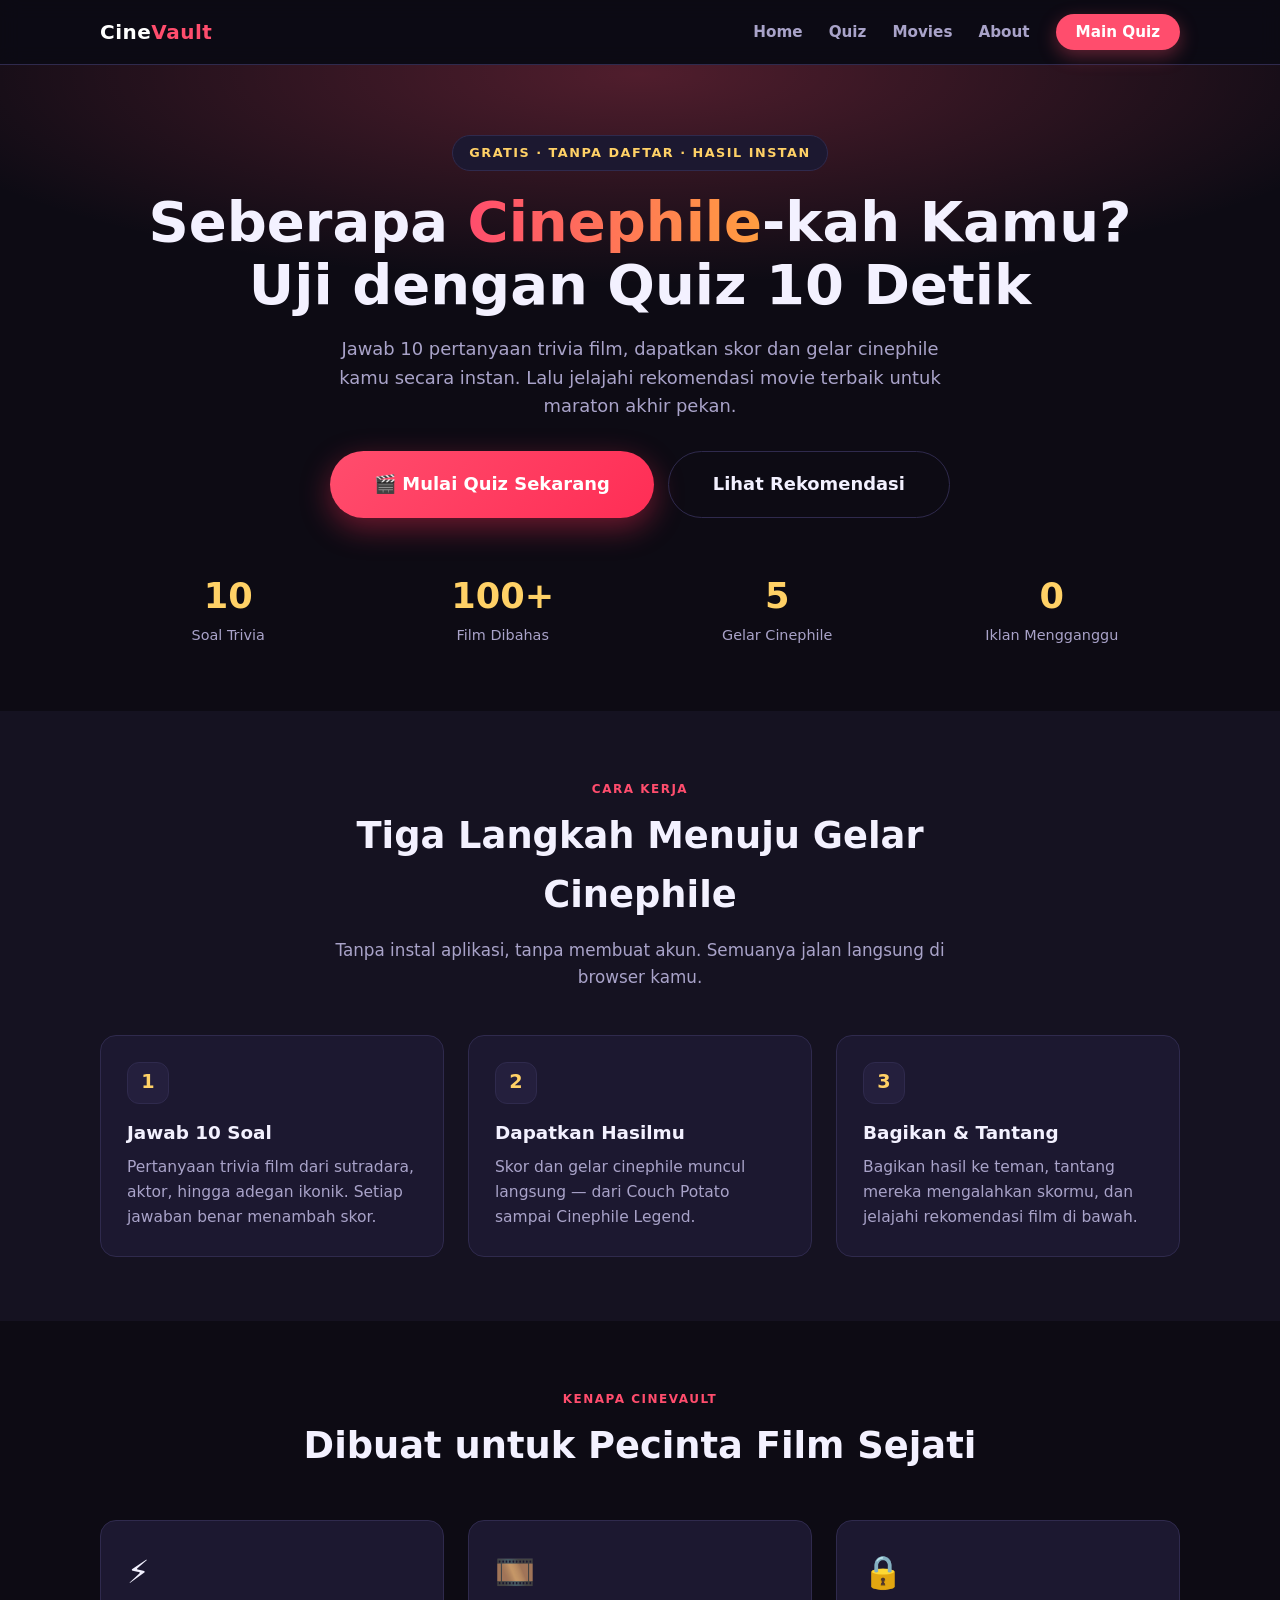
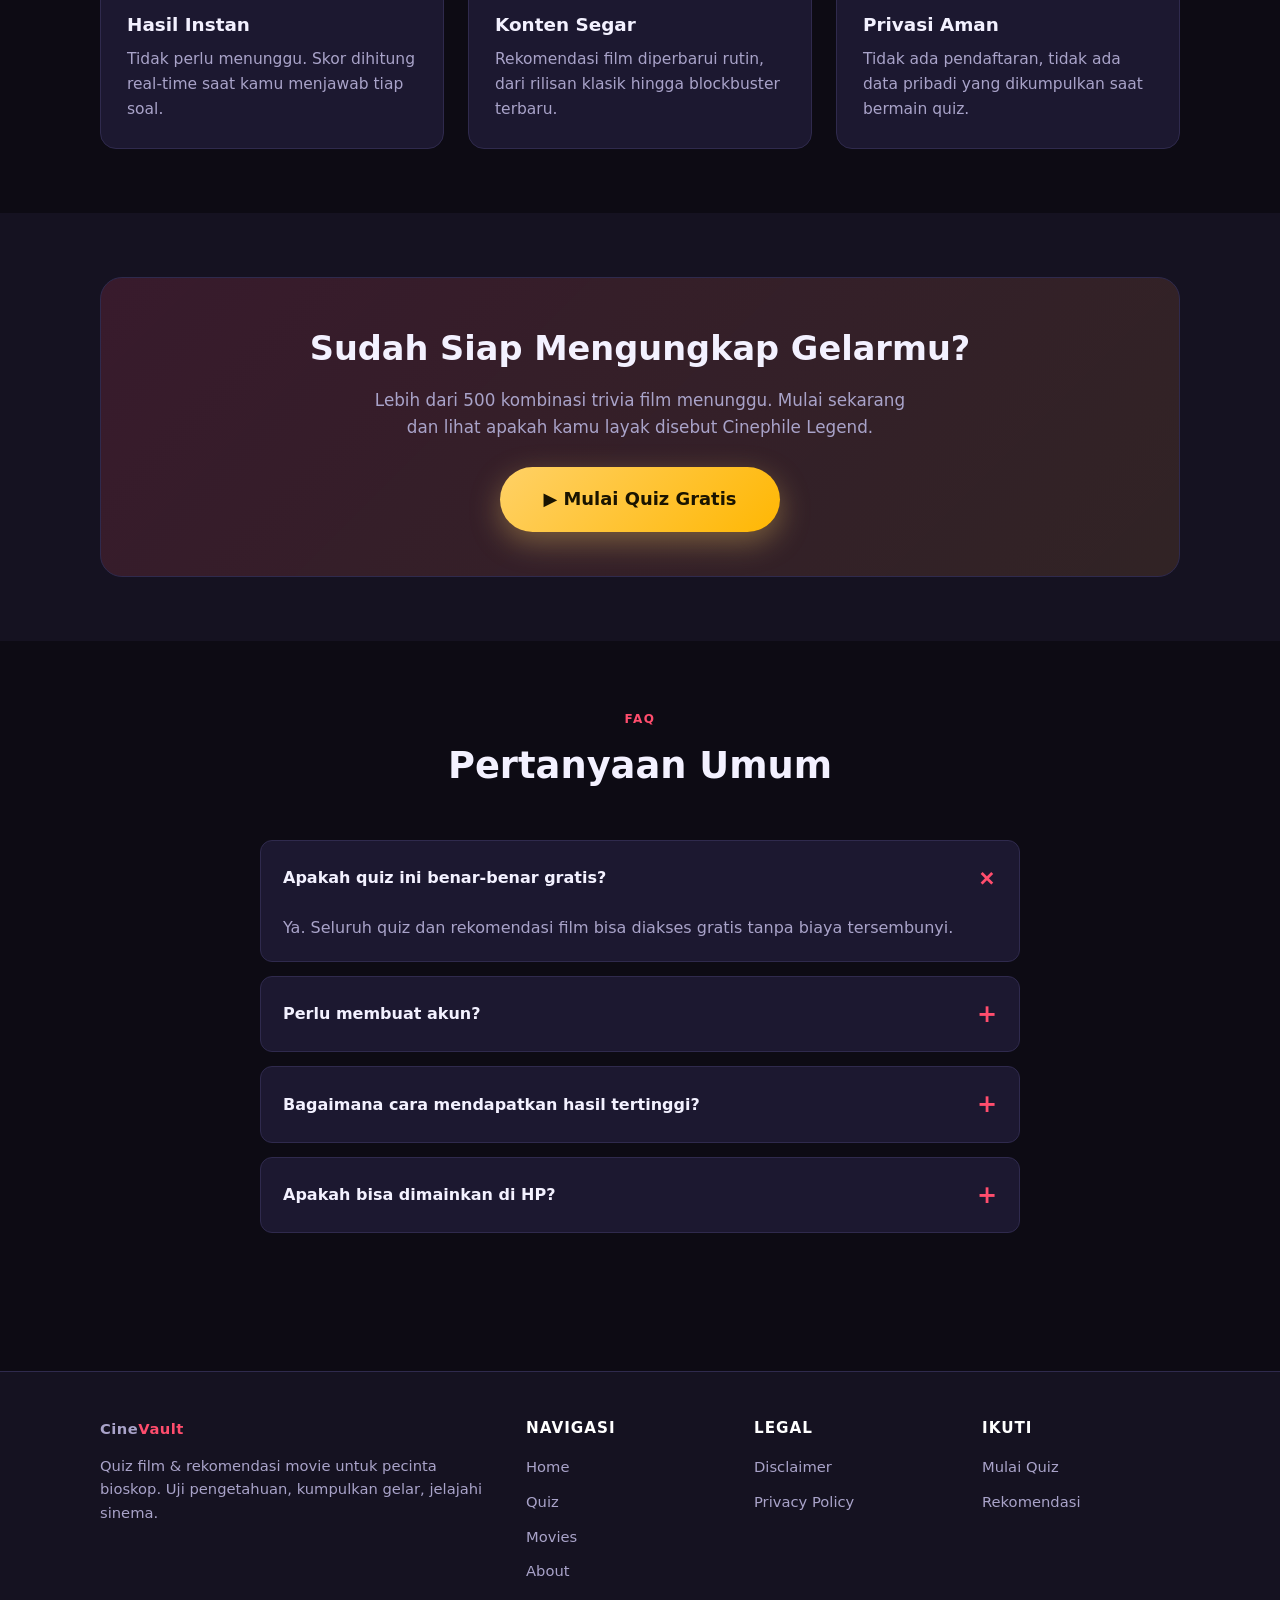
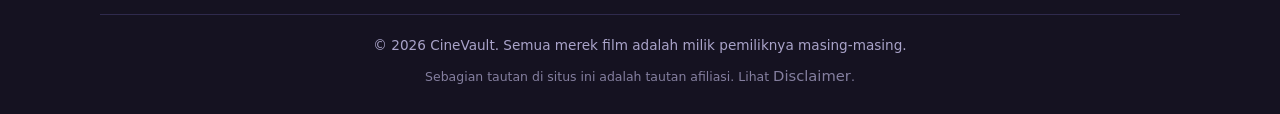
==== index.html @ 58da5676 "feat: cinevault movie CPA site with TMDB integration" ====
<!DOCTYPE html>
<html lang="id">
<head>
  <meta charset="UTF-8">
  <meta name="viewport" content="width=device-width, initial-scale=1">
  <title>CineVault — Quiz Film & Rekomendasi Movie Terbaik</title>
  <meta name="description" content="Uji pengetahuan film kamu dengan quiz interaktif 10 soal, dan temukan rekomendasi movie terbaik. Gratis, cepat, tanpa daftar.">
  <meta name="robots" content="index,follow">
  <link rel="canonical" href="https://cinevault.example/">
  <meta property="og:type" content="website">
  <meta property="og:title" content="CineVault — Quiz Film & Rekomendasi Movie Terbaik">
  <meta property="og:description" content="Uji pengetahuan film kamu dan lihat hasil cinephile-mu.">
  <meta property="og:url" content="https://cinevault.example/">
  <link rel="stylesheet" href="assets/css/style.css">
</head>
<body>

<nav class="nav">
  <div class="container nav-inner">
    <a href="index.html" class="logo">Cine<span>Vault</span></a>
    <ul class="nav-links" id="navLinks">
      <li><a href="index.html">Home</a></li>
      <li><a href="quiz.html">Quiz</a></li>
      <li><a href="movies.html">Movies</a></li>
      <li><a href="about.html">About</a></li>
      <li><a href="quiz.html" class="nav-cta">Main Quiz</a></li>
    </ul>
    <button class="burger" id="burger" aria-label="Menu">☰</button>
  </div>
</nav>

<!-- HERO -->
<header class="hero">
  <div class="container">
    <span class="eyebrow">Gratis · Tanpa Daftar · Hasil Instan</span>
    <h1>Seberapa <em>Cinephile</em>-kah Kamu?<br>Uji dengan Quiz 10 Detik</h1>
    <p>Jawab 10 pertanyaan trivia film, dapatkan skor dan gelar cinephile kamu secara instan. Lalu jelajahi rekomendasi movie terbaik untuk maraton akhir pekan.</p>
    <div class="hero-cta">
      <a href="quiz.html" class="btn btn-primary btn-lg btn-pulse">🎬 Mulai Quiz Sekarang</a>
      <a href="movies.html" class="btn btn-ghost btn-lg">Lihat Rekomendasi</a>
    </div>
  </div>
</header>

<!-- STATS -->
<section class="section" style="padding-top:0">
  <div class="container">
    <div class="stats">
      <div class="stat"><div class="n">10</div><div class="l">Soal Trivia</div></div>
      <div class="stat"><div class="n">100+</div><div class="l">Film Dibahas</div></div>
      <div class="stat"><div class="n">5</div><div class="l">Gelar Cinephile</div></div>
      <div class="stat"><div class="n">0</div><div class="l">Iklan Mengganggu</div></div>
    </div>
  </div>
</section>

<!-- CARA KERJA -->
<section class="section section-alt">
  <div class="container">
    <div class="section-head">
      <span class="tag">Cara Kerja</span>
      <h2>Tiga Langkah Menuju Gelar Cinephile</h2>
      <p>Tanpa instal aplikasi, tanpa membuat akun. Semuanya jalan langsung di browser kamu.</p>
    </div>
    <div class="grid grid-3">
      <div class="card"><div class="step-n">1</div><h3>Jawab 10 Soal</h3><p>Pertanyaan trivia film dari sutradara, aktor, hingga adegan ikonik. Setiap jawaban benar menambah skor.</p></div>
      <div class="card"><div class="step-n">2</div><h3>Dapatkan Hasilmu</h3><p>Skor dan gelar cinephile muncul langsung — dari Couch Potato sampai Cinephile Legend.</p></div>
      <div class="card"><div class="step-n">3</div><h3>Bagikan & Tantang</h3><p>Bagikan hasil ke teman, tantang mereka mengalahkan skormu, dan jelajahi rekomendasi film di bawah.</p></div>
    </div>
  </div>
</section>

<!-- FITUR -->
<section class="section">
  <div class="container">
    <div class="section-head">
      <span class="tag">Kenapa CineVault</span>
      <h2>Dibuat untuk Pecinta Film Sejati</h2>
    </div>
    <div class="grid grid-3">
      <div class="card"><div class="ic">⚡</div><h3>Hasil Instan</h3><p>Tidak perlu menunggu. Skor dihitung real-time saat kamu menjawab tiap soal.</p></div>
      <div class="card"><div class="ic">🎞️</div><h3>Konten Segar</h3><p>Rekomendasi film diperbarui rutin, dari rilisan klasik hingga blockbuster terbaru.</p></div>
      <div class="card"><div class="ic">🔒</div><h3>Privasi Aman</h3><p>Tidak ada pendaftaran, tidak ada data pribadi yang dikumpulkan saat bermain quiz.</p></div>
    </div>
  </div>
</section>

<!-- CTA BAND -->
<section class="section section-alt">
  <div class="container">
    <div class="cta-band">
      <h2>Sudah Siap Mengungkap Gelarmu?</h2>
      <p>Lebih dari 500 kombinasi trivia film menunggu. Mulai sekarang dan lihat apakah kamu layak disebut Cinephile Legend.</p>
      <a href="quiz.html" class="btn btn-gold btn-lg btn-pulse">▶ Mulai Quiz Gratis</a>
    </div>
  </div>
</section>

<!-- FAQ -->
<section class="section">
  <div class="container">
    <div class="section-head">
      <span class="tag">FAQ</span>
      <h2>Pertanyaan Umum</h2>
    </div>
    <div class="faq">
      <details class="faq-item" open><summary>Apakah quiz ini benar-benar gratis?</summary><div class="a">Ya. Seluruh quiz dan rekomendasi film bisa diakses gratis tanpa biaya tersembunyi.</div></details>
      <details class="faq-item"><summary>Perlu membuat akun?</summary><div class="a">Tidak. Kamu bisa langsung bermain tanpa mendaftar atau memberikan email.</div></details>
      <details class="faq-item"><summary>Bagaimana cara mendapatkan hasil tertinggi?</summary><div class="a">Pelajari fakta film ikonik — sutradara, aktor utama, dan adegan klasik. Rekomendasi di halaman Movies bisa jadi bahan belajar.</div></details>
      <details class="faq-item"><summary>Apakah bisa dimainkan di HP?</summary><div class="a">Tentu. Seluruh halaman responsif dan optimal untuk layar ponsel.</div></details>
    </div>
  </div>
</section>

<!-- FOOTER -->
<footer class="footer">
  <div class="container">
    <div class="footer-grid">
      <div>
        <a href="index.html" class="logo">Cine<span>Vault</span></a>
        <p style="color:var(--muted);font-size:.92rem;margin-top:12px">Quiz film & rekomendasi movie untuk pecinta bioskop. Uji pengetahuan, kumpulkan gelar, jelajahi sinema.</p>
      </div>
      <div><h4>Navigasi</h4><ul>
        <li><a href="index.html">Home</a></li>
        <li><a href="quiz.html">Quiz</a></li>
        <li><a href="movies.html">Movies</a></li>
        <li><a href="about.html">About</a></li>
      </ul></div>
      <div><h4>Legal</h4><ul>
        <li><a href="disclaimer.html">Disclaimer</a></li>
        <li><a href="privacy.html">Privacy Policy</a></li>
      </ul></div>
      <div><h4>Ikuti</h4><ul>
        <li><a href="quiz.html">Mulai Quiz</a></li>
        <li><a href="movies.html">Rekomendasi</a></li>
      </ul></div>
    </div>
    <div class="footer-bottom">
      © 2026 CineVault. Semua merek film adalah milik pemiliknya masing-masing.
      <div class="disc">Sebagian tautan di situs ini adalah tautan afiliasi. Lihat <a href="disclaimer.html">Disclaimer</a>.</div>
    </div>
  </div>
</footer>

<script src="assets/js/config.js"></script>
<script>
  document.getElementById('burger').addEventListener('click',function(){
    document.getElementById('navLinks').classList.toggle('open');
  });
  // rekonsiliasi semua tautan offer
  document.querySelectorAll('[data-offer]').forEach(function(el){
    el.setAttribute('href', (window.CPACONFIG&&window.CPACONFIG.OFFER_URL)||'#');
  });
</script>
</body>
</html>
---- assets/css/style.css ----
/* ============================================================
   CineVault — tema sinema gelap, ringan, mobile-first
   ============================================================ */
:root{
  --bg:#0d0b14;
  --bg-2:#151221;
  --card:#1c1830;
  --card-2:#241f3d;
  --line:#2f2a4d;
  --text:#f3f1ff;
  --muted:#a9a3c9;
  --brand:#ff4d6d;
  --brand-2:#ff9e40;
  --gold:#ffd166;
  --ok:#3ddc97;
  --radius:16px;
  --shadow:0 12px 40px rgba(0,0,0,.45);
  --max:1120px;
}
*{box-sizing:border-box}
html{scroll-behavior:smooth}
body{
  margin:0;background:var(--bg);color:var(--text);
  font-family:system-ui,-apple-system,"Segoe UI",Roboto,Helvetica,Arial,sans-serif;
  line-height:1.6;-webkit-font-smoothing:antialiased;
}
img{max-width:100%;display:block}
a{color:var(--brand-2);text-decoration:none}
a:hover{text-decoration:underline}
.container{width:100%;max-width:var(--max);margin:0 auto;padding:0 20px}

/* ---------- NAV ---------- */
.nav{position:sticky;top:0;z-index:50;background:rgba(13,11,20,.85);
  backdrop-filter:blur(10px);border-bottom:1px solid var(--line)}
.nav-inner{display:flex;align-items:center;justify-content:space-between;
  height:64px}
.logo{font-weight:800;font-size:1.25rem;letter-spacing:.5px;color:#fff}
.logo span{color:var(--brand)}
.nav-links{display:flex;gap:26px;list-style:none;margin:0;padding:0}
.nav-links a{color:var(--muted);font-weight:600;font-size:.95rem}
.nav-links a:hover{color:#fff;text-decoration:none}
.nav-cta{background:var(--brand);color:#fff!important;padding:9px 20px;
  border-radius:999px;font-weight:700;box-shadow:0 6px 18px rgba(255,77,109,.35)}
.nav-cta:hover{filter:brightness(1.08);text-decoration:none}
.burger{display:none;background:none;border:0;color:#fff;font-size:1.6rem;cursor:pointer}

/* ---------- HERO ---------- */
.hero{padding:70px 0 50px;text-align:center;position:relative;overflow:hidden}
.hero::before{content:"";position:absolute;inset:-40% -10% auto;
  height:420px;background:radial-gradient(closest-side,rgba(255,77,109,.28),transparent);
  z-index:-1}
.eyebrow{display:inline-block;background:var(--card);border:1px solid var(--line);
  color:var(--gold);font-size:.8rem;font-weight:700;letter-spacing:1.5px;
  text-transform:uppercase;padding:7px 16px;border-radius:999px;margin-bottom:20px}
.hero h1{font-size:clamp(2.1rem,5vw,3.5rem);line-height:1.12;margin:0 0 18px;
  font-weight:900}
.hero h1 em{font-style:normal;background:linear-gradient(90deg,var(--brand),var(--brand-2));
  -webkit-background-clip:text;background-clip:text;-webkit-text-fill-color:transparent}
.hero p{color:var(--muted);font-size:1.12rem;max-width:640px;margin:0 auto 30px}
.hero-cta{display:flex;gap:14px;justify-content:center;flex-wrap:wrap}

/* ---------- TOMBOL ---------- */
.btn{display:inline-flex;align-items:center;gap:9px;border:0;cursor:pointer;
  font-weight:800;font-size:1rem;padding:15px 34px;border-radius:999px;
  transition:transform .15s ease,filter .15s ease;text-decoration:none}
.btn:hover{transform:translateY(-2px);text-decoration:none}
.btn-primary{color:#fff;background:linear-gradient(135deg,var(--brand),#ff2d55);
  box-shadow:0 10px 30px rgba(255,45,85,.4)}
.btn-primary:hover{filter:brightness(1.1)}
.btn-ghost{color:var(--text);background:transparent;border:1.5px solid var(--line)}
.btn-ghost:hover{border-color:var(--brand-2)}
.btn-gold{color:#1a1400;background:linear-gradient(135deg,var(--gold),#ffb703);
  box-shadow:0 10px 30px rgba(255,209,102,.35)}
.btn-lg{font-size:1.12rem;padding:18px 44px}
.btn-pulse{animation:pulse 1.8s infinite}
@keyframes pulse{
  0%,100%{box-shadow:0 10px 30px rgba(255,45,85,.4)}
  50%{box-shadow:0 10px 46px rgba(255,45,85,.75)}
}
@media (prefers-reduced-motion:reduce){.btn-pulse{animation:none}}

/* ---------- SECTIONS ---------- */
.section{padding:64px 0}
.section-alt{background:var(--bg-2)}
.section-head{text-align:center;max-width:680px;margin:0 auto 44px}
.section-head h2{font-size:clamp(1.6rem,3.5vw,2.3rem);margin:0 0 12px;font-weight:900}
.section-head p{color:var(--muted);margin:0;font-size:1.05rem}
.tag{display:inline-block;font-size:.75rem;font-weight:800;letter-spacing:1.5px;
  text-transform:uppercase;color:var(--brand);margin-bottom:8px}

/* ---------- GRID KARTU ---------- */
.grid{display:grid;gap:24px}
.grid-3{grid-template-columns:repeat(3,1fr)}
.grid-4{grid-template-columns:repeat(4,1fr)}
.card{background:var(--card);border:1px solid var(--line);border-radius:var(--radius);
  padding:26px;transition:transform .18s ease,border-color .18s ease}
.card:hover{transform:translateY(-6px);border-color:var(--brand)}
.card .ic{font-size:2rem;margin-bottom:12px}
.card h3{margin:0 0 8px;font-size:1.15rem}
.card p{margin:0;color:var(--muted);font-size:.97rem}
.step-n{display:inline-flex;align-items:center;justify-content:center;width:42px;
  height:42px;border-radius:12px;background:var(--card-2);color:var(--gold);
  font-weight:900;font-size:1.2rem;margin-bottom:14px;border:1px solid var(--line)}

/* ---------- FILM CARD ---------- */
.poster{aspect-ratio:2/3;border-radius:14px;background:linear-gradient(160deg,var(--card-2),var(--card));
  display:flex;align-items:flex-end;padding:16px;position:relative;overflow:hidden;
  border:1px solid var(--line)}
.poster .rank{position:absolute;top:10px;left:10px;background:var(--brand);color:#fff;
  font-weight:900;font-size:.85rem;padding:4px 11px;border-radius:999px}
.poster .meta{position:absolute;bottom:0;left:0;right:0;padding:16px;
  background:linear-gradient(transparent,rgba(0,0,0,.9));font-weight:800}
.movie-card{background:var(--card);border:1px solid var(--line);border-radius:var(--radius);
  overflow:hidden;transition:transform .18s}
.movie-card:hover{transform:translateY(-5px)}
.movie-card .body{padding:18px}
.movie-card h3{margin:0 0 6px;font-size:1.05rem}
.movie-card .genre{font-size:.78rem;color:var(--gold);font-weight:700;
  text-transform:uppercase;letter-spacing:.8px}
.movie-card p{margin:8px 0 0;color:var(--muted);font-size:.92rem}

/* ---------- CTA BAND ---------- */
.cta-band{background:linear-gradient(135deg,rgba(255,77,109,.15),rgba(255,158,64,.12));
  border:1px solid var(--line);border-radius:22px;padding:44px;text-align:center}
.cta-band h2{margin:0 0 12px;font-size:clamp(1.5rem,3vw,2.1rem);font-weight:900}
.cta-band p{color:var(--muted);max-width:560px;margin:0 auto 26px;font-size:1.05rem}

/* ---------- IN-ARTICLE CTA ---------- */
.inline-cta{background:var(--card);border:1px dashed var(--brand);border-radius:14px;
  padding:22px;text-align:center;margin:30px 0}
.inline-cta p{margin:0 0 14px;color:var(--muted);font-size:.95rem}

/* ---------- FAQ ---------- */
.faq{max-width:760px;margin:0 auto}
details.faq-item{background:var(--card);border:1px solid var(--line);
  border-radius:12px;margin-bottom:14px;overflow:hidden}
details.faq-item summary{cursor:pointer;padding:18px 22px;font-weight:700;
  list-style:none;display:flex;justify-content:space-between;align-items:center}
details.faq-item summary::-webkit-details-marker{display:none}
details.faq-item summary::after{content:"+";color:var(--brand);font-size:1.5rem;
  transition:transform .2s}
details.faq-item[open] summary::after{transform:rotate(45deg)}
details.faq-item .a{padding:0 22px 20px;color:var(--muted)}

/* ---------- QUIZ ---------- */
.quiz-wrap{max-width:720px;margin:0 auto}
.quiz-card{background:var(--card);border:1px solid var(--line);border-radius:20px;
  padding:32px;box-shadow:var(--shadow)}
.progress{height:9px;background:var(--card-2);border-radius:999px;overflow:hidden;margin-bottom:24px}
.progress .bar{height:100%;width:0;background:linear-gradient(90deg,var(--brand),var(--brand-2));
  transition:width .35s ease}
.q-count{font-size:.85rem;color:var(--muted);font-weight:700;text-transform:uppercase;
  letter-spacing:1px}
.q-text{font-size:1.35rem;font-weight:800;margin:10px 0 22px}
.opts{display:grid;gap:12px}
.opt{background:var(--card-2);border:1.5px solid var(--line);color:var(--text);
  padding:15px 18px;border-radius:12px;font-size:1rem;font-weight:600;cursor:pointer;
  text-align:left;transition:.15s}
.opt:hover{border-color:var(--brand);transform:translateX(4px)}
.opt.correct{background:rgba(61,220,151,.18);border-color:var(--ok)}
.opt.wrong{background:rgba(255,77,109,.18);border-color:var(--brand)}
.opt:disabled{cursor:default;transform:none}
.quiz-result{text-align:center}
.quiz-result .score{font-size:3.4rem;font-weight:900;
  background:linear-gradient(90deg,var(--gold),var(--brand-2));
  -webkit-background-clip:text;background-clip:text;-webkit-text-fill-color:transparent}
.gate{background:linear-gradient(135deg,rgba(255,77,109,.18),rgba(255,209,102,.12));
  border:1.5px dashed var(--brand);border-radius:16px;padding:26px;margin-top:22px}
.gate h3{margin:0 0 8px}
.gate p{color:var(--muted);margin:0 0 18px}

/* ---------- STATS ---------- */
.stats{display:grid;grid-template-columns:repeat(4,1fr);gap:18px;text-align:center}
.stat .n{font-size:2.2rem;font-weight:900;color:var(--gold)}
.stat .l{color:var(--muted);font-size:.9rem}

/* ---------- FOOTER ---------- */
.footer{background:var(--bg-2);border-top:1px solid var(--line);padding:44px 0 26px;
  margin-top:60px}
.footer-grid{display:grid;grid-template-columns:2fr 1fr 1fr 1fr;gap:30px;margin-bottom:30px}
.footer h4{font-size:.95rem;text-transform:uppercase;letter-spacing:1px;color:#fff;margin:0 0 14px}
.footer ul{list-style:none;margin:0;padding:0;display:grid;gap:9px}
.footer a{color:var(--muted);font-size:.92rem}
.footer a:hover{color:var(--brand-2)}
.footer-bottom{border-top:1px solid var(--line);padding-top:20px;color:var(--muted);
  font-size:.85rem;text-align:center}
.footer-bottom .disc{font-size:.78rem;opacity:.75;margin-top:8px}

/* ---------- HALAMAN LEGAL ---------- */
.page{max-width:820px;margin:0 auto;padding:56px 20px}
.page h1{font-size:clamp(1.8rem,4vw,2.6rem);font-weight:900;margin-bottom:8px}
.page h2{font-size:1.3rem;margin:32px 0 10px}
.page p,.page li{color:var(--muted)}
.page .updated{color:var(--gold);font-size:.9rem;font-weight:700}

/* ---------- SHARE ---------- */
.share{display:flex;gap:12px;justify-content:center;margin-top:24px;flex-wrap:wrap}
.share button{background:var(--card-2);border:1px solid var(--line);color:var(--text);
  padding:11px 22px;border-radius:999px;font-weight:700;cursor:pointer;font-size:.95rem}
.share button:hover{border-color:var(--brand)}

/* ---------- TOAST ---------- */
.toast{position:fixed;bottom:24px;left:50%;transform:translateX(-50%) translateY(120px);
  background:var(--ok);color:#04150e;padding:13px 26px;border-radius:999px;
  font-weight:800;transition:transform .3s;z-index:99}
.toast.show{transform:translateX(-50%) translateY(0)}

/* ---------- RESPONSIVE ---------- */
@media (max-width:960px){
  .grid-3,.grid-4{grid-template-columns:repeat(2,1fr)}
  .footer-grid{grid-template-columns:1fr 1fr}
  .stats{grid-template-columns:repeat(2,1fr)}
}
@media (max-width:640px){
  .nav-links{position:fixed;top:64px;right:0;left:0;background:var(--bg-2);
    flex-direction:column;gap:0;padding:8px 0;border-bottom:1px solid var(--line);
    display:none}
  .nav-links.open{display:flex}
  .nav-links li{padding:0}
  .nav-links a{display:block;padding:14px 22px}
  .burger{display:block}
  .grid-3,.grid-4{grid-template-columns:1fr}
  .footer-grid{grid-template-columns:1fr}
  .hero{padding:48px 0 34px}
  .section{padding:46px 0}
  .cta-band{padding:30px 20px}
  .quiz-card{padding:22px}
}
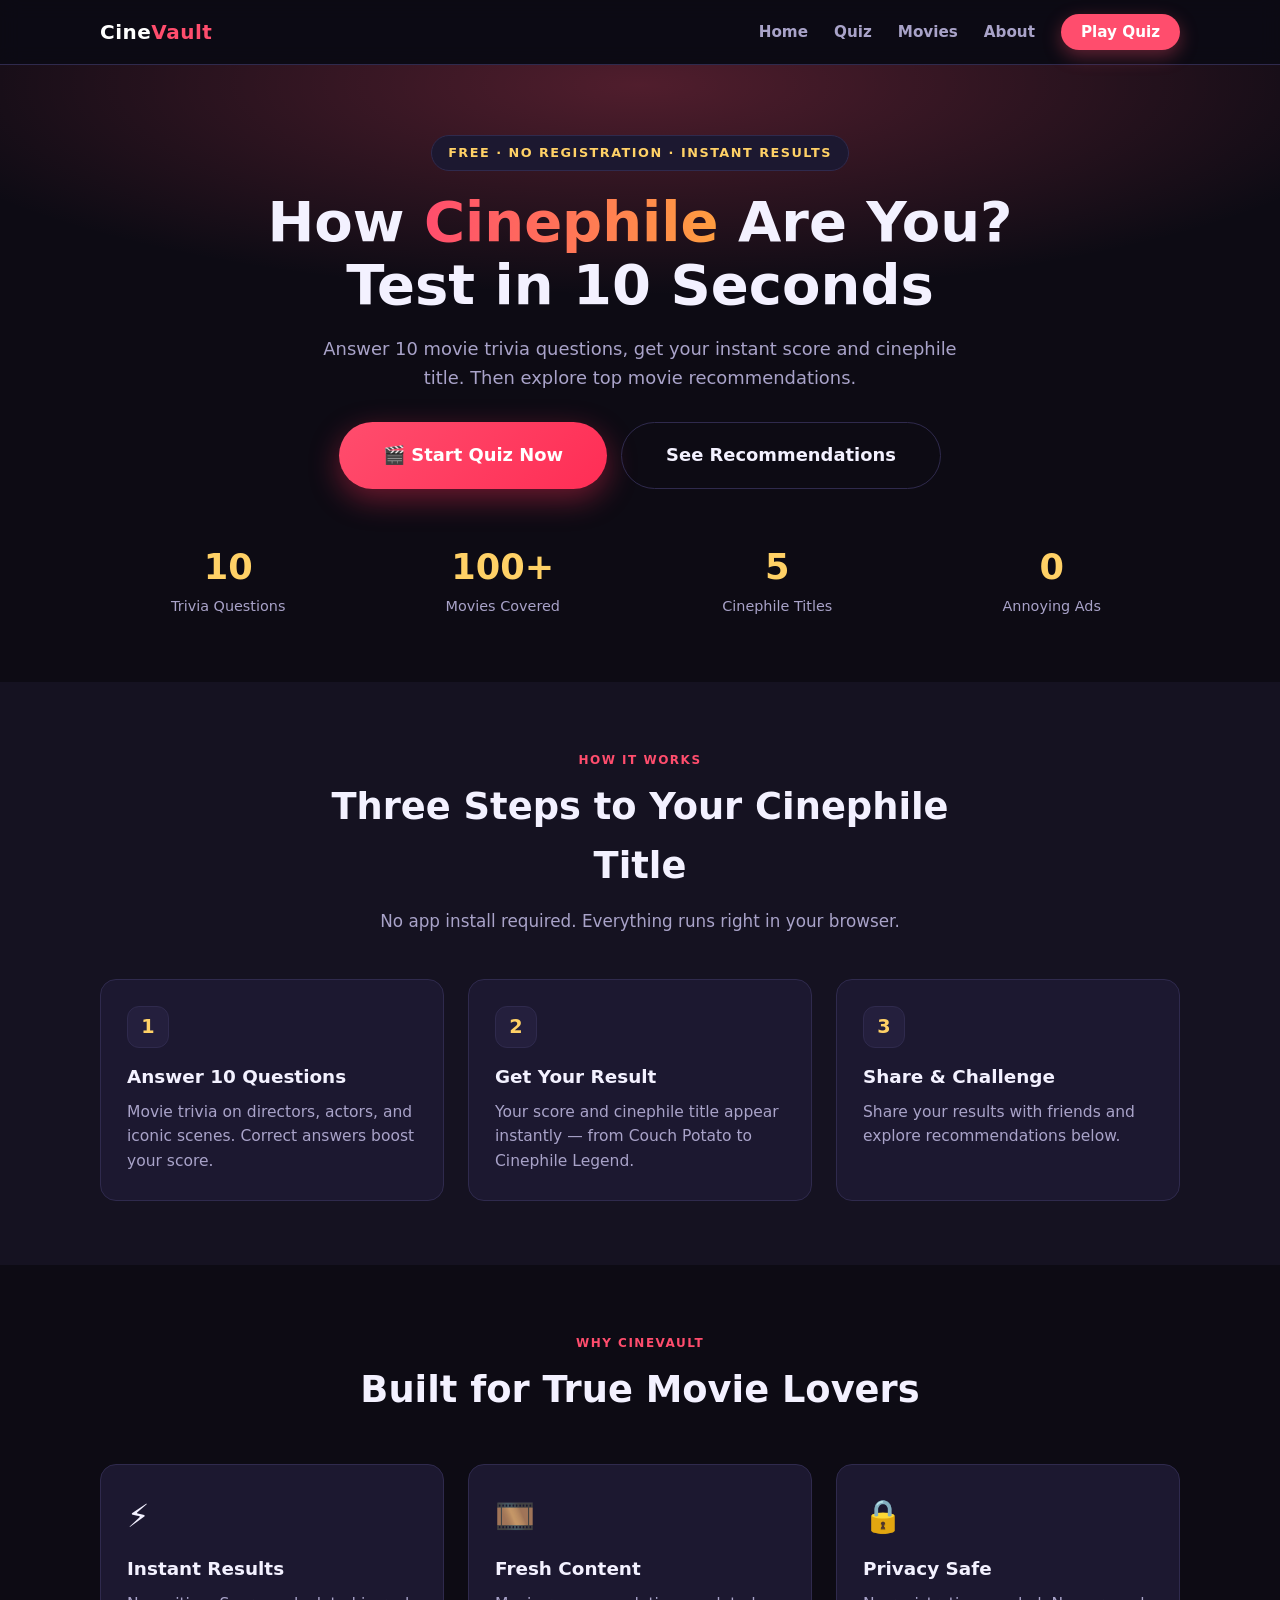
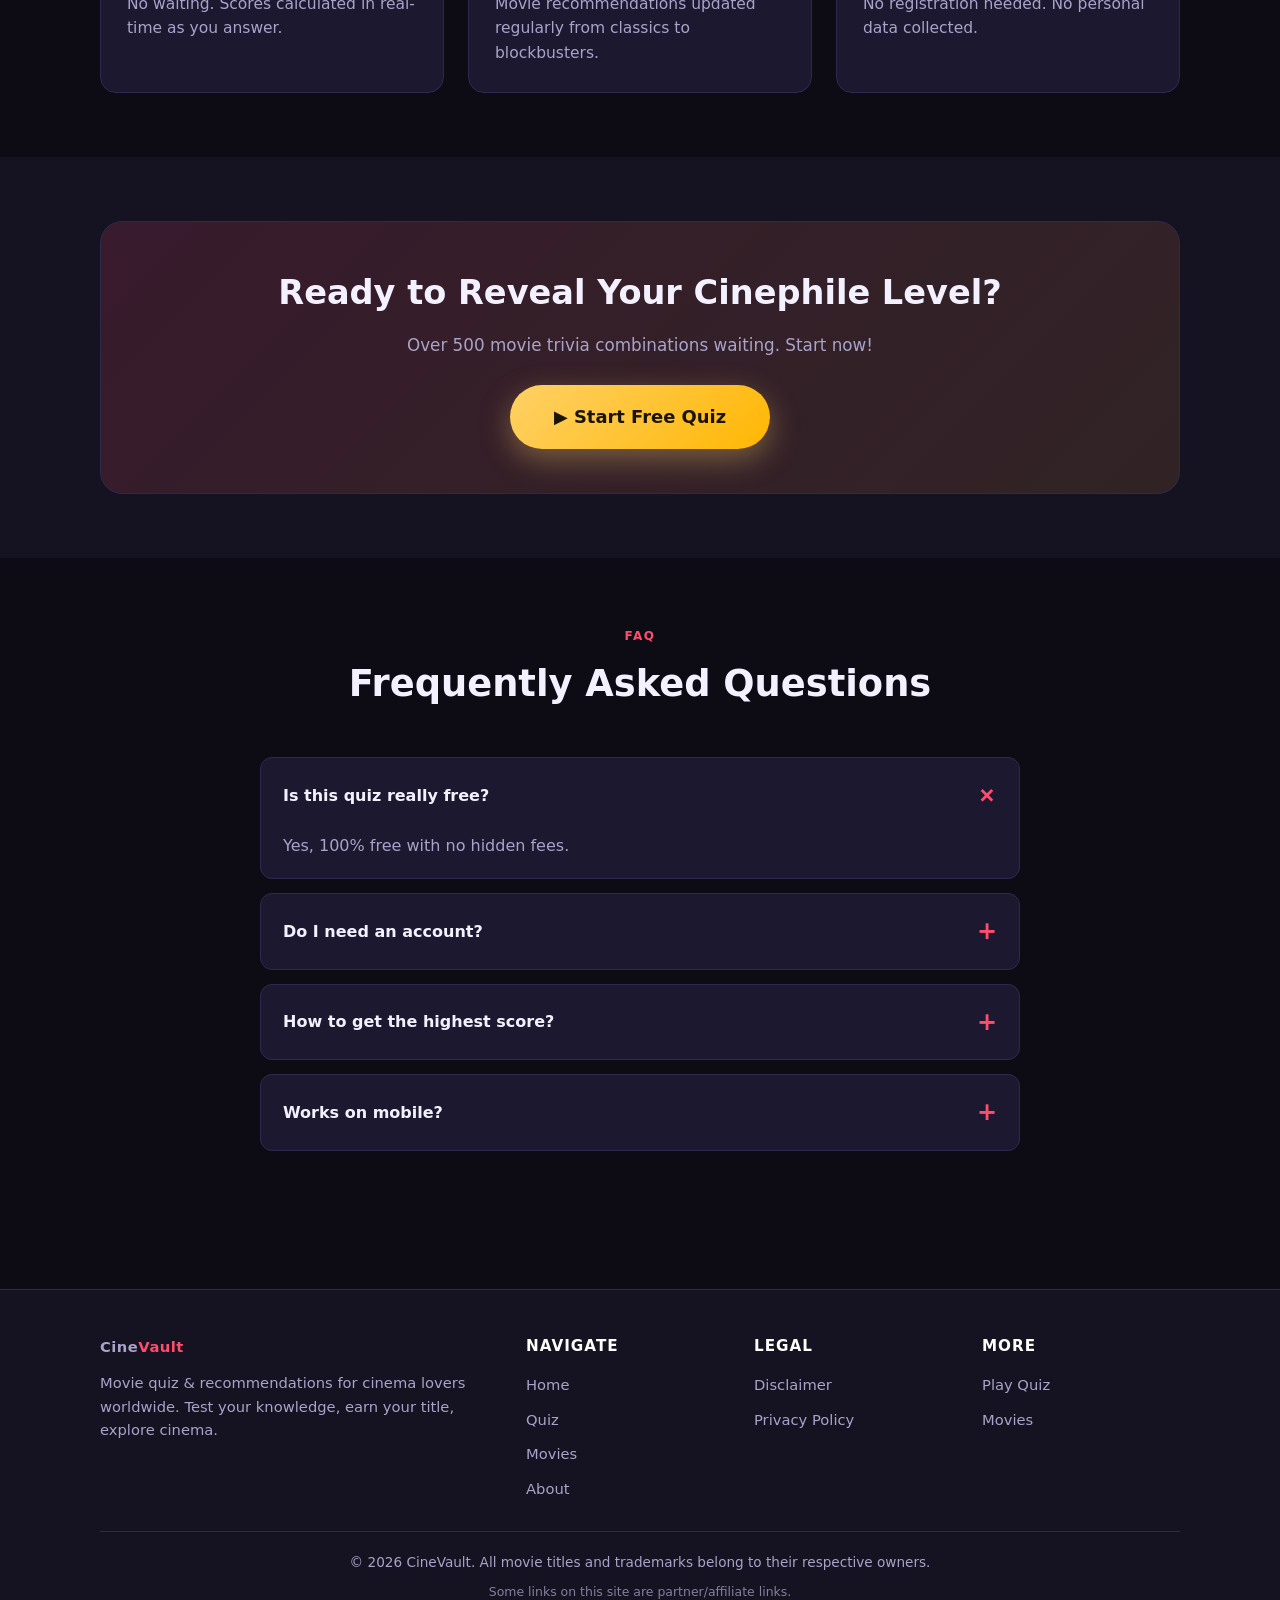
==== commit e485bc94: "feat: multi-language auto-detect + CPA link rotation system" ====
--- a/index.html
+++ b/index.html
@@ -1,16 +1,17 @@
 <!DOCTYPE html>
-<html lang="id">
+<html lang="en">
 <head>
   <meta charset="UTF-8">
   <meta name="viewport" content="width=device-width, initial-scale=1">
-  <title>CineVault — Quiz Film & Rekomendasi Movie Terbaik</title>
-  <meta name="description" content="Uji pengetahuan film kamu dengan quiz interaktif 10 soal, dan temukan rekomendasi movie terbaik. Gratis, cepat, tanpa daftar.">
+  <title>CineVault — Movie Quiz & Best Film Recommendations</title>
+  <meta name="description" content="Test your movie knowledge with our 10-question quiz and discover the best film recommendations. Free, fast, no registration.">
   <meta name="robots" content="index,follow">
-  <link rel="canonical" href="https://cinevault.example/">
+  <link rel="canonical" href="https://benichelsea.github.io/cinevault-cpa/">
   <meta property="og:type" content="website">
-  <meta property="og:title" content="CineVault — Quiz Film & Rekomendasi Movie Terbaik">
-  <meta property="og:description" content="Uji pengetahuan film kamu dan lihat hasil cinephile-mu.">
-  <meta property="og:url" content="https://cinevault.example/">
+  <meta property="og:title" content="CineVault — Movie Quiz & Best Film Recommendations">
+  <meta property="og:description" content="Test your movie knowledge and discover your cinephile title instantly.">
+  <meta property="og:url" content="https://benichelsea.github.io/cinevault-cpa/">
+  <meta name="twitter:card" content="summary_large_image">
   <link rel="stylesheet" href="assets/css/style.css">
 </head>
 <body>
@@ -19,11 +20,11 @@
   <div class="container nav-inner">
     <a href="index.html" class="logo">Cine<span>Vault</span></a>
     <ul class="nav-links" id="navLinks">
-      <li><a href="index.html">Home</a></li>
-      <li><a href="quiz.html">Quiz</a></li>
-      <li><a href="movies.html">Movies</a></li>
-      <li><a href="about.html">About</a></li>
-      <li><a href="quiz.html" class="nav-cta">Main Quiz</a></li>
+      <li><a href="index.html" data-i18n="nav_home">Home</a></li>
+      <li><a href="quiz.html" data-i18n="nav_quiz">Quiz</a></li>
+      <li><a href="movies.html" data-i18n="nav_movies">Movies</a></li>
+      <li><a href="about.html" data-i18n="nav_about">About</a></li>
+      <li><a href="quiz.html" class="nav-cta" data-i18n="nav_play">Play Quiz</a></li>
     </ul>
     <button class="burger" id="burger" aria-label="Menu">☰</button>
   </div>
@@ -32,12 +33,12 @@
 <!-- HERO -->
 <header class="hero">
   <div class="container">
-    <span class="eyebrow">Gratis · Tanpa Daftar · Hasil Instan</span>
-    <h1>Seberapa <em>Cinephile</em>-kah Kamu?<br>Uji dengan Quiz 10 Detik</h1>
-    <p>Jawab 10 pertanyaan trivia film, dapatkan skor dan gelar cinephile kamu secara instan. Lalu jelajahi rekomendasi movie terbaik untuk maraton akhir pekan.</p>
+    <span class="eyebrow" data-i18n="hero_eyebrow">Free · No Registration · Instant Results</span>
+    <h1 data-i18n="hero_title">How <em>Cinephile</em> Are You?<br>Test in 10 Seconds</h1>
+    <p data-i18n="hero_desc">Answer 10 movie trivia questions, get your instant score and cinephile title.</p>
     <div class="hero-cta">
-      <a href="quiz.html" class="btn btn-primary btn-lg btn-pulse">🎬 Mulai Quiz Sekarang</a>
-      <a href="movies.html" class="btn btn-ghost btn-lg">Lihat Rekomendasi</a>
+      <a href="quiz.html" class="btn btn-primary btn-lg btn-pulse" data-i18n="hero_cta_quiz">🎬 Start Quiz Now</a>
+      <a href="movies.html" class="btn btn-ghost btn-lg" data-i18n="hero_cta_movies">See Recommendations</a>
     </div>
   </div>
 </header>
@@ -46,10 +47,10 @@
 <section class="section" style="padding-top:0">
   <div class="container">
     <div class="stats">
-      <div class="stat"><div class="n">10</div><div class="l">Soal Trivia</div></div>
-      <div class="stat"><div class="n">100+</div><div class="l">Film Dibahas</div></div>
-      <div class="stat"><div class="n">5</div><div class="l">Gelar Cinephile</div></div>
-      <div class="stat"><div class="n">0</div><div class="l">Iklan Mengganggu</div></div>
+      <div class="stat"><div class="n">10</div><div class="l" data-i18n="stat_trivia">Trivia Questions</div></div>
+      <div class="stat"><div class="n">100+</div><div class="l" data-i18n="stat_movies">Movies Covered</div></div>
+      <div class="stat"><div class="n">5</div><div class="l" data-i18n="stat_titles">Cinephile Titles</div></div>
+      <div class="stat"><div class="n">0</div><div class="l" data-i18n="stat_ads">Annoying Ads</div></div>
     </div>
   </div>
 </section>
@@ -58,14 +59,14 @@
 <section class="section section-alt">
   <div class="container">
     <div class="section-head">
-      <span class="tag">Cara Kerja</span>
-      <h2>Tiga Langkah Menuju Gelar Cinephile</h2>
-      <p>Tanpa instal aplikasi, tanpa membuat akun. Semuanya jalan langsung di browser kamu.</p>
+      <span class="tag">How It Works</span>
+      <h2 data-i18n="how_title">Three Steps to Your Cinephile Title</h2>
+      <p data-i18n="how_desc">No app install required. Everything runs right in your browser.</p>
     </div>
     <div class="grid grid-3">
-      <div class="card"><div class="step-n">1</div><h3>Jawab 10 Soal</h3><p>Pertanyaan trivia film dari sutradara, aktor, hingga adegan ikonik. Setiap jawaban benar menambah skor.</p></div>
-      <div class="card"><div class="step-n">2</div><h3>Dapatkan Hasilmu</h3><p>Skor dan gelar cinephile muncul langsung — dari Couch Potato sampai Cinephile Legend.</p></div>
-      <div class="card"><div class="step-n">3</div><h3>Bagikan & Tantang</h3><p>Bagikan hasil ke teman, tantang mereka mengalahkan skormu, dan jelajahi rekomendasi film di bawah.</p></div>
+      <div class="card"><div class="step-n">1</div><h3 data-i18n="step1_t">Answer 10 Questions</h3><p data-i18n="step1_d">Movie trivia on directors, actors, and iconic scenes.</p></div>
+      <div class="card"><div class="step-n">2</div><h3 data-i18n="step2_t">Get Your Result</h3><p data-i18n="step2_d">Score and cinephile title appear instantly.</p></div>
+      <div class="card"><div class="step-n">3</div><h3 data-i18n="step3_t">Share & Challenge</h3><p data-i18n="step3_d">Share your results with friends and challenge them.</p></div>
     </div>
   </div>
 </section>
@@ -74,13 +75,13 @@
 <section class="section">
   <div class="container">
     <div class="section-head">
-      <span class="tag">Kenapa CineVault</span>
-      <h2>Dibuat untuk Pecinta Film Sejati</h2>
+      <span class="tag">Why CineVault</span>
+      <h2 data-i18n="feat_title">Built for True Movie Lovers</h2>
     </div>
     <div class="grid grid-3">
-      <div class="card"><div class="ic">⚡</div><h3>Hasil Instan</h3><p>Tidak perlu menunggu. Skor dihitung real-time saat kamu menjawab tiap soal.</p></div>
-      <div class="card"><div class="ic">🎞️</div><h3>Konten Segar</h3><p>Rekomendasi film diperbarui rutin, dari rilisan klasik hingga blockbuster terbaru.</p></div>
-      <div class="card"><div class="ic">🔒</div><h3>Privasi Aman</h3><p>Tidak ada pendaftaran, tidak ada data pribadi yang dikumpulkan saat bermain quiz.</p></div>
+      <div class="card"><div class="ic">⚡</div><h3 data-i18n="feat1_t">Instant Results</h3><p data-i18n="feat1_d">No waiting. Scores calculated in real-time.</p></div>
+      <div class="card"><div class="ic">🎞️</div><h3 data-i18n="feat2_t">Fresh Content</h3><p data-i18n="feat2_d">Movie recommendations updated regularly.</p></div>
+      <div class="card"><div class="ic">🔒</div><h3 data-i18n="feat3_t">Privacy Safe</h3><p data-i18n="feat3_d">No registration, no personal data collected.</p></div>
     </div>
   </div>
 </section>
@@ -89,9 +90,9 @@
 <section class="section section-alt">
   <div class="container">
     <div class="cta-band">
-      <h2>Sudah Siap Mengungkap Gelarmu?</h2>
-      <p>Lebih dari 500 kombinasi trivia film menunggu. Mulai sekarang dan lihat apakah kamu layak disebut Cinephile Legend.</p>
-      <a href="quiz.html" class="btn btn-gold btn-lg btn-pulse">▶ Mulai Quiz Gratis</a>
+      <h2 data-i18n="cta_band_t">Ready to Reveal Your Cinephile Level?</h2>
+      <p data-i18n="cta_band_d">Over 500 movie trivia combinations waiting. Start now!</p>
+      <a href="quiz.html" class="btn btn-gold btn-lg btn-pulse" data-i18n="cta_band_btn">▶ Start Free Quiz</a>
     </div>
   </div>
 </section>
@@ -101,55 +102,64 @@
   <div class="container">
     <div class="section-head">
       <span class="tag">FAQ</span>
-      <h2>Pertanyaan Umum</h2>
+      <h2 data-i18n="faq_t">Frequently Asked Questions</h2>
     </div>
     <div class="faq">
-      <details class="faq-item" open><summary>Apakah quiz ini benar-benar gratis?</summary><div class="a">Ya. Seluruh quiz dan rekomendasi film bisa diakses gratis tanpa biaya tersembunyi.</div></details>
-      <details class="faq-item"><summary>Perlu membuat akun?</summary><div class="a">Tidak. Kamu bisa langsung bermain tanpa mendaftar atau memberikan email.</div></details>
-      <details class="faq-item"><summary>Bagaimana cara mendapatkan hasil tertinggi?</summary><div class="a">Pelajari fakta film ikonik — sutradara, aktor utama, dan adegan klasik. Rekomendasi di halaman Movies bisa jadi bahan belajar.</div></details>
-      <details class="faq-item"><summary>Apakah bisa dimainkan di HP?</summary><div class="a">Tentu. Seluruh halaman responsif dan optimal untuk layar ponsel.</div></details>
+      <details class="faq-item" open>
+        <summary data-i18n="faq1_q">Is this quiz really free?</summary>
+        <div class="a" data-i18n="faq1_a">Yes, 100% free with no hidden fees.</div>
+      </details>
+      <details class="faq-item">
+        <summary data-i18n="faq2_q">Do I need an account?</summary>
+        <div class="a" data-i18n="faq2_a">No registration required. Play instantly.</div>
+      </details>
+      <details class="faq-item">
+        <summary>How to get the highest score?</summary>
+        <div class="a">Study iconic film facts — directors, lead actors, and classic scenes. The Movies page has great material.</div>
+      </details>
+      <details class="faq-item">
+        <summary>Works on mobile?</summary>
+        <div class="a">Yes, fully responsive and optimized for all screen sizes.</div>
+      </details>
     </div>
   </div>
 </section>
 
-<!-- FOOTER -->
 <footer class="footer">
   <div class="container">
     <div class="footer-grid">
       <div>
         <a href="index.html" class="logo">Cine<span>Vault</span></a>
-        <p style="color:var(--muted);font-size:.92rem;margin-top:12px">Quiz film & rekomendasi movie untuk pecinta bioskop. Uji pengetahuan, kumpulkan gelar, jelajahi sinema.</p>
+        <p style="color:var(--muted);font-size:.92rem;margin-top:12px">Movie quiz & recommendations for cinema lovers worldwide. Test your knowledge, earn your title, explore cinema.</p>
       </div>
-      <div><h4>Navigasi</h4><ul>
-        <li><a href="index.html">Home</a></li>
-        <li><a href="quiz.html">Quiz</a></li>
-        <li><a href="movies.html">Movies</a></li>
-        <li><a href="about.html">About</a></li>
+      <div><h4>Navigate</h4><ul>
+        <li><a href="index.html" data-i18n="nav_home">Home</a></li>
+        <li><a href="quiz.html" data-i18n="nav_quiz">Quiz</a></li>
+        <li><a href="movies.html" data-i18n="nav_movies">Movies</a></li>
+        <li><a href="about.html" data-i18n="nav_about">About</a></li>
       </ul></div>
       <div><h4>Legal</h4><ul>
         <li><a href="disclaimer.html">Disclaimer</a></li>
         <li><a href="privacy.html">Privacy Policy</a></li>
       </ul></div>
-      <div><h4>Ikuti</h4><ul>
-        <li><a href="quiz.html">Mulai Quiz</a></li>
-        <li><a href="movies.html">Rekomendasi</a></li>
+      <div><h4>More</h4><ul>
+        <li><a href="quiz.html" data-i18n="nav_play">Play Quiz</a></li>
+        <li><a href="movies.html" data-i18n="nav_movies">Movies</a></li>
       </ul></div>
     </div>
     <div class="footer-bottom">
-      © 2026 CineVault. Semua merek film adalah milik pemiliknya masing-masing.
-      <div class="disc">Sebagian tautan di situs ini adalah tautan afiliasi. Lihat <a href="disclaimer.html">Disclaimer</a>.</div>
+      © 2026 CineVault. All movie titles and trademarks belong to their respective owners.
+      <div class="disc" data-i18n="footer_disc">Some links on this site are partner/affiliate links. See our <a href="disclaimer.html">Disclaimer</a>.</div>
     </div>
   </div>
 </footer>
 
 <script src="assets/js/config.js"></script>
+<script src="assets/js/i18n.js"></script>
+<script src="assets/js/offer.js"></script>
 <script>
-  document.getElementById('burger').addEventListener('click',function(){
+  document.getElementById('burger').addEventListener('click', function() {
     document.getElementById('navLinks').classList.toggle('open');
-  });
-  // rekonsiliasi semua tautan offer
-  document.querySelectorAll('[data-offer]').forEach(function(el){
-    el.setAttribute('href', (window.CPACONFIG&&window.CPACONFIG.OFFER_URL)||'#');
   });
 </script>
 </body>
